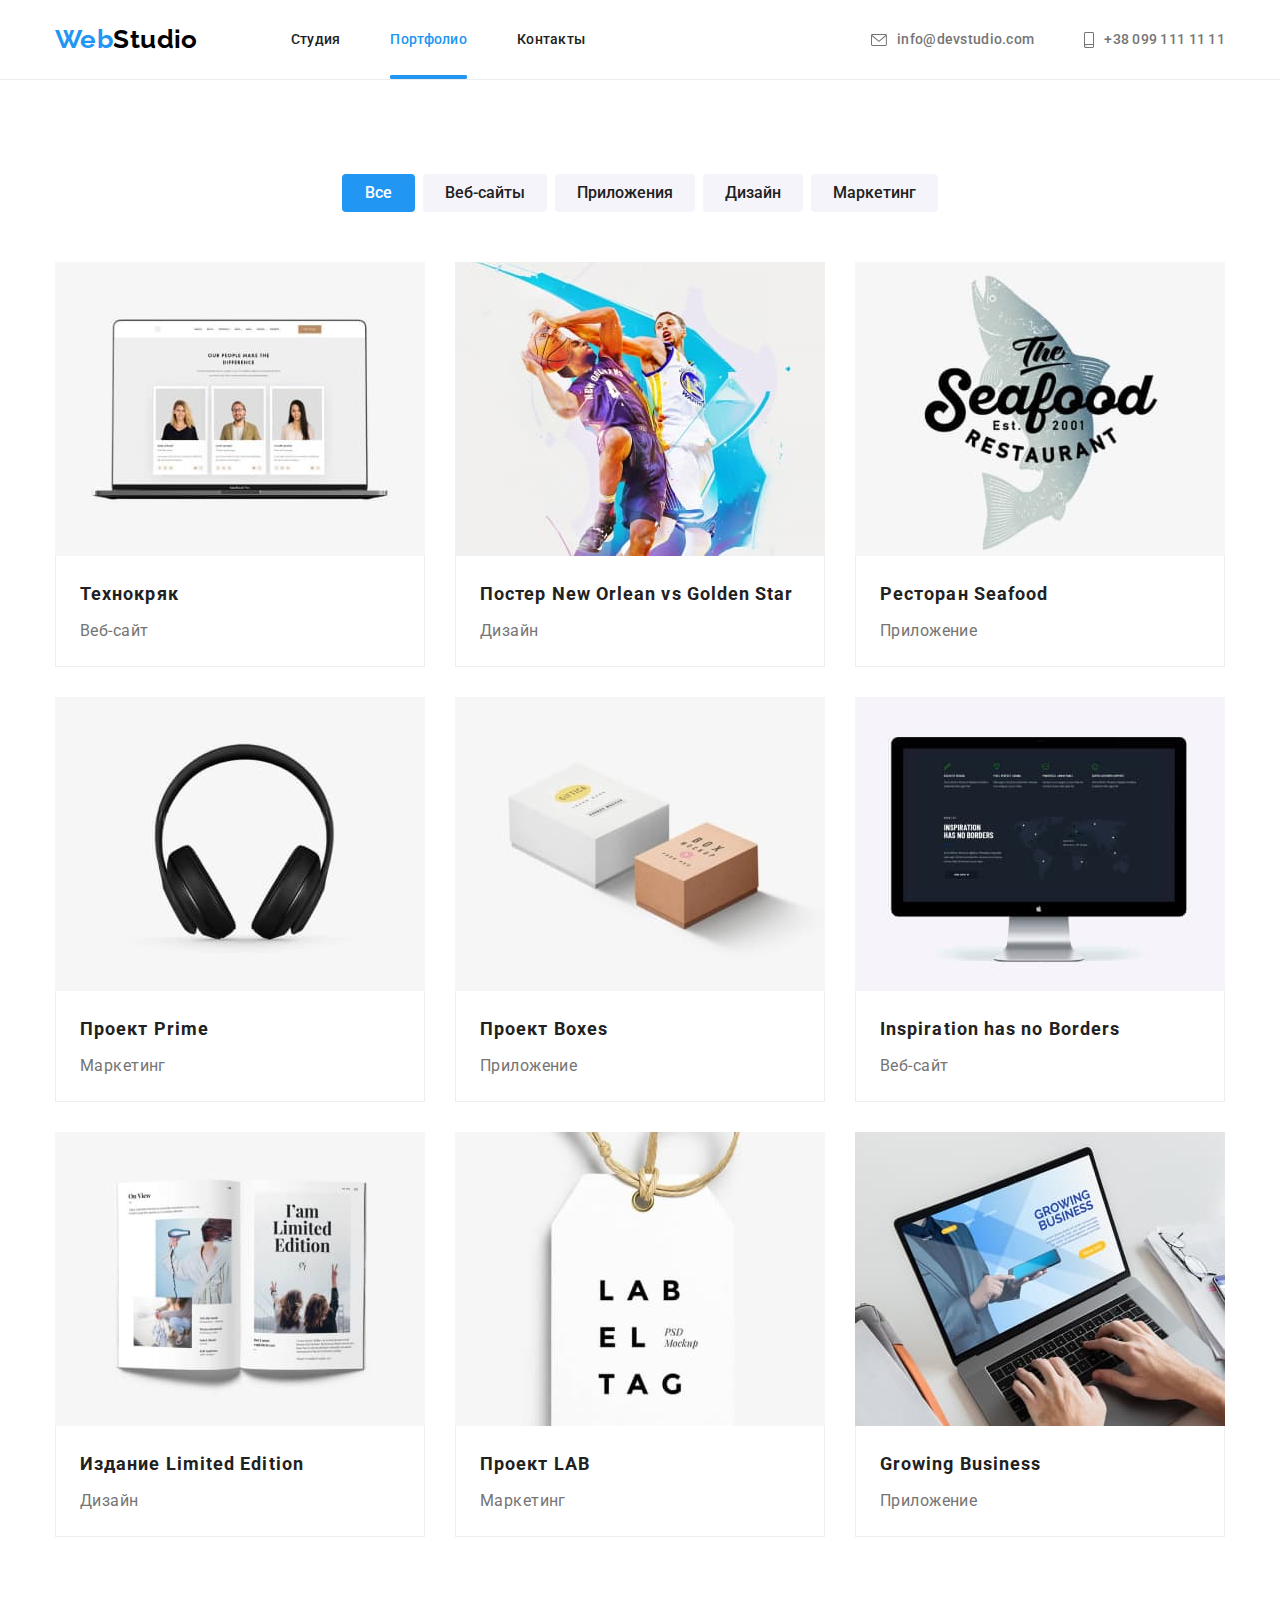
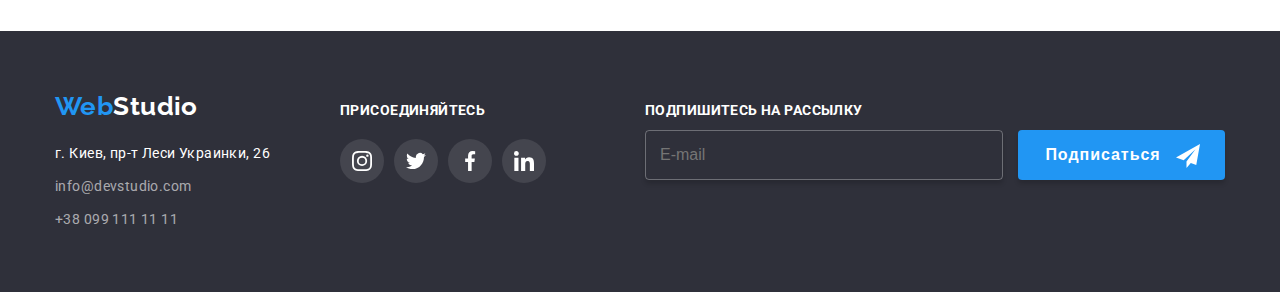
==== portfolio.html @ a96c4fdd "Initial commit" ====
<!DOCTYPE html>
<html lang="ru">
  <head>
    <meta charset="UTF-8" />
    <meta http-equiv="X-UA-Compatible" content="IE=edge" />
    <meta name="viewport" content="width=device-width, initial-scale=1.0" />
    <title>Портфоліо</title>
    <link
      href="https://fonts.googleapis.com/css2?family=Raleway:wght@700&family=Roboto:wght@400;500;700;900&display=swap"
      rel="stylesheet"
    />
    <link
      rel="stylesheet"
      href="https://cdnjs.cloudflare.com/ajax/libs/modern-normalize/1.1.0/modern-normalize.min.css"
      integrity="sha512-wpPYUAdjBVSE4KJnH1VR1HeZfpl1ub8YT/NKx4PuQ5NmX2tKuGu6U/JRp5y+Y8XG2tV+wKQpNHVUX03MfMFn9Q=="
      crossorigin="anonymous"
      referrerpolicy="no-referrer"
    />
    <link rel="stylesheet" href="./css/styles.css" />
  </head>
  <body>
    <!-- Верхняя линия -->
    <header class="page-header">
      <div class="container main-nav">
        <a class="logo primary" href="./index.html"> <span class="logo-item">Web</span>Studio </a>
        <nav>
          <ul class="site-nav list">
            <li class="item"><a class="link" href="./index.html">Студия</a></li>
            <li class="item current"><a class="link current" href="">Портфолио</a></li>
            <li class="item"><a class="link" href="">Контакты</a></li>
          </ul>
        </nav>
        <ul class="contacts list">
          <li class="item">
            <a class="contact" href="mailto:info@devstudio.com">
              <svg class="icon-envelope" width="16" height="12">
                <use href="./images/icons.svg#icon-envelope"></use>
              </svg>
              info@devstudio.com
            </a>
          </li>
          <li class="item">
            <a class="contact" href="tel:+380991111111">
              <svg class="icon-smartphone" width="10" height="16">
                <use href="./images/icons.svg#icon-smartphone"></use>
              </svg>
              +38 099 111 11 11
            </a>
          </li>
        </ul>
      </div>
    </header>

    <main>
      <!-- Портфолио -->
      <section class="section">
        <div class="container">
          <h1 hidden>Портфолио</h1>

          <!-- Фильтры -->

          <ul class="filters list">
            <li class="item">
              <button class="filter active-btn" type="button">Все</button>
            </li>
            <li class="item">
              <button class="filter" type="button">Веб-сайты</button>
            </li>
            <li class="item">
              <button class="filter" type="button">Приложения</button>
            </li>
            <li class="item">
              <button class="filter" type="button">Дизайн</button>
            </li>
            <li class="item">
              <button class="filter" type="button">Маркетинг</button>
            </li>
          </ul>

          <!-- Примеры работ -->
          <ul class="works list">
            <li class="item">
              <div class="work-thumb">
                <img
                  class="card-image"
                  src="./images/img1p.jpg"
                  alt="Главная страница сайта Технокряк"
                  width="370"
                  height="294"
                />
                <p class="descr">
                  Ресурс предлагает комплексные предложения с разным уровнем функционала и сервисов.
                  Все это позволит посетителю получить исчерпывающие сведения о компании или частном
                  лице.
                </p>
              </div>
              <div class="work-meta">
                <h2 class="work-title">Технокряк</h2>
                <p class="type">Веб-сайт</p>
              </div>
            </li>
            <li class="item">
              <div class="work-thumb">
               <img
                class="card-image"
                src="./images/img2p.jpg"
                alt="Постер New Orlean vs Golden Star"
                width="370"
                height="294"
              /> 
              <p class="descr">Ресурс предлагает комплексные предложения с разным уровнем функционала и сервисов.
                  Все это позволит посетителю получить исчерпывающие сведения о компании или частном
                  лице.
                </p>
              </div>
              
              <div class="work-meta">
                <h2 class="work-title">Постер New Orlean vs Golden Star</h2>
                <p class="type">Дизайн</p>
              </div>
            </li>
            <li class="item">
              <div class="work-thumb">
                <img
                class="card-image"
                src="./images/img3p.jpg"
                alt="Обложка приложения ресторана Seafood"
                width="370"
                height="294"
              />
              <p class="descr">Ресурс предлагает комплексные предложения с разным уровнем функционала и сервисов.
                Все это позволит посетителю получить исчерпывающие сведения о компании или частном
                лице.
              </p>
              </div>
              
              <div class="work-meta">
                <h2 class="work-title">Ресторан Seafood</h2>
                <p class="type">Приложение</p>
              </div>
            </li>
            <li class="item">
              <div class="work-thumb">
                <img
                class="card-image"
                src="./images/img4p.jpg"
                alt="Наушники"
                width="370"
                height="294"
              />
                <p class="descr">Ресурс предлагает комплексные предложения с разным уровнем функционала и сервисов.
                  Все это позволит посетителю получить исчерпывающие сведения о компании или частном
                  лице.
                </p>
              </div>
              
              <div class="work-meta">
                <h2 class="work-title">Проект Prime</h2>
                <p class="type">Маркетинг</p>
              </div>
            </li>
            <li class="item">
              <div class="work-thumb">
                <img
                class="card-image"
                src="./images/img5p.jpg"
                alt="Коробки"
                width="370"
                height="294"
              />
                <p class="descr">Ресурс предлагает комплексные предложения с разным уровнем функционала и сервисов.
                  Все это позволит посетителю получить исчерпывающие сведения о компании или частном
                  лице.
                </p>
              </div>
              
              <div class="work-meta">
                <h2 class="work-title">Проект Boxes</h2>
                <p class="type">Приложение</p>
              </div>
            </li>
            <li class="item">
              <div class="work-thumb">
                <img
                class="card-image"
                src="./images/img6p.jpg"
                alt="Главная страница сайта Inspiration has no Borders"
                width="370"
                height="294"
              />
                <p class="descr">Ресурс предлагает комплексные предложения с разным уровнем функционала и сервисов.
                  Все это позволит посетителю получить исчерпывающие сведения о компании или частном
                  лице.
                </p>
              </div>
              
              <div class="work-meta">
                <h2 class="work-title">Inspiration has no Borders</h2>
                <p class="type">Веб-сайт</p>
              </div>
            </li>
            <li class="item">
              <div class="work-thumb">
                <img
                class="card-image"
                src="./images/img7p.jpg"
                alt="Раскрытая книга"
                width="370"
                height="294"
              />
                <p class="descr">Ресурс предлагает комплексные предложения с разным уровнем функционала и сервисов.
                  Все это позволит посетителю получить исчерпывающие сведения о компании или частном
                  лице.
                </p>
              </div>
              
              <div class="work-meta">
                <h2 class="work-title">Издание Limited Edition</h2>
                <p class="type">Дизайн</p>
              </div>
            </li>
            <li class="item">
              <div class="work-thumb">
                <img
                class="card-image"
                src="./images/img8p.jpg"
                alt="Ярлык проекта LAB"
                width="370"
                height="294"
              />
                <p class="descr">Ресурс предлагает комплексные предложения с разным уровнем функционала и сервисов.
                  Все это позволит посетителю получить исчерпывающие сведения о компании или частном
                  лице.</p>
              </div>
              
              <div class="work-meta">
                <h2 class="work-title">Проект LAB</h2>
                <p class="type">Маркетинг</p>
              </div>
            </li>
            <li class="item">
              <div class="work-thumb">
                <img
                class="card-image"
                src="./images/img9p.jpg"
                alt="Экран компьютера с главной страницей"
                width="370"
                height="294"
              />
                <p class="descr">Ресурс предлагает комплексные предложения с разным уровнем функционала и сервисов.
                  Все это позволит посетителю получить исчерпывающие сведения о компании или частном
                  лице.</p>
              </div>
              
              <div class="work-meta">
                <h2 class="work-title">Growing Business</h2>
                <p class="type">Приложение</p>
              </div>
            </li>
          </ul>
        </div>
      </section>
    </main>

    <!-- Подвал -->
    <footer class="footer">
      <div class="container footer-container">
        <div>
          <a class="logo secondary" href="./index.html"
            ><span class="logo-item">Web</span><span class="logo-down">Studio</span>
          </a>
          <address class="address">г. Киев, пр-т Леси Украинки, 26</address>
          <ul class="footer-contacts list">
            <li class="item">
              <a class="contact-down" href="mailto:info@devstudio.com">info@devstudio.com</a>
            </li>
            <li class="item">
              <a class="contact-down" href="tel:+380991111111">+38 099 111 11 11</a>
            </li>
          </ul>
        </div>
        <!-- Ссылки на соцсети -->

        <div class="footer-socials social-links">
          <p class="footer-text">присоединяйтесь</p>
          <ul class="socials list">
            <li class="item">
              <a class="footer-link link" href="">
                <svg class="link-icon" width="20" height="20">
                  <use href="./images/icons.svg#icon-instagram"></use>
                </svg>
              </a>
            </li>
            <li class="item">
              <a class="footer-link link" href="">
                <svg class="link-icon" width="20" height="20">
                  <use href="./images/icons.svg#icon-twitter"></use>
                </svg>
              </a>
            </li>
            <li class="item">
              <a class="footer-link link" href="">
                <svg class="link-icon" width="20" height="20">
                  <use href="./images/icons.svg#icon-facebook"></use>
                </svg>
              </a>
            </li>
            <li class="item">
              <a class="footer-link link" href="">
                <svg class="link-icon" width="20" height="20">
                  <use href="./images/icons.svg#icon-linkedin"></use>
                </svg>
              </a>
            </li>
          </ul>
        </div>

         <!-- Форма подписки -->
         <div class="input">
          <p class="input-text">Подпишитесь на рассылку</p>
          <form action="" class="form">
            <input type="email" name="mail" placeholder="E-mail" />
            <button class="input-btn" type="button">
              Подписаться
              <svg class="input-icon" width="24" height="24">
                <use href="./images/icons.svg#icon-send"></use>
              </svg>
            </button>
          </form>
        </div>
        
      </div>
    </footer>
  </body>
</html>
---- css/styles.css ----
html {
  box-sizing: border-box;
}

*,
*::before,
*::after {
  box-sizing: inherit;
}

:root {
  --primary-text-color: #212121;
  --main-background-color: #ffffff;
  --accent-color: #2196f3;
  --basic-white: #ffffff;
  --cubic: cubic-bezier(0.4, 0, 0.2, 1);
}

body {
  margin: 0;
  font-family: Roboto, sans-serif;

  font-size: 14px;
  letter-spacing: 0.03em;
  color: #757575;
}

/* Ulilities */

h1,
h2,
h3,
p {
  margin-top: 0;
  margin-bottom: 0;
}

.list {
  list-style: none;
  padding: 0;
  margin: 0;
}

.link {
  text-decoration: none;
  color: inherit;
}

.container {
  width: 1200px;
  padding-right: 15px;
  padding-left: 15px;
  margin: 0 auto;
}

/* Header */

.page-header {
  border-bottom: 1px solid #ececec;
}

/* Main nav */

.main-nav {
  display: flex;
  align-items: center;
}

/* Logo */

.logo {
  font-family: Raleway, bold;
  font-weight: 700;
  font-size: 26px;
  line-height: 1.19;
  color: #000000;
  text-decoration: none;
}

.logo-item {
  color: var(--accent-color);
}

.logo-down {
  color: var(--basic-white);
}

/* Site nav */

nav {
  margin-left: 93px;
}

.site-nav {
  display: flex;
  gap: 50px;
}

/* .site-nav .item + .item {
  margin-left: 50px;
} */

/* .site-nav .snitem:not(last-child) {
   margin-right: 50px;
} */

.site-nav.list {
  font-weight: 500;
  line-height: 1.14;
  letter-spacing: 0.02em;
  color: var(--primary-text-color);
}

.site-nav .item {
  position: relative;
}

.site-nav .link {
  display: block;
  padding-top: 32px;
  padding-bottom: 31px;

  transition-property: color;
  transition-duration: 250ms;
  transition-timing-function: var(--cubic);
}

.site-nav .link:hover,
.site-nav .link:focus {
  color: var(--accent-color);
}

.site-nav .link.current {
  color: var(--accent-color);
}

.site-nav .current::after {
  content: '';

  position: absolute;
  left: 0;
  bottom: 0;

  display: inline-block;
  width: 100%;
  height: 4px;

  background-color: #2196f3;
  border-radius: 2px;
}

/* Contacts */

.contacts.list {
  display: flex;
  margin-left: auto;
  gap: 50px;
}

.contacts .contact {
  display: flex;
  justify-content: center;
  align-items: center;
  padding-top: 32px;
  padding-bottom: 31px;

  font-weight: 500;
  line-height: 1.14;
  letter-spacing: 0.02em;
  color: #757575;
  text-decoration: none;

  transition-property: color;
  transition-duration: 250ms;
  transition-timing-function: var(--cubic);
}

.contacts .contact:hover,
.contacts .contact:focus {
  color: var(--accent-color);
}

.icon-envelope {
  fill: currentColor;
  margin-right: 10px;

  transition-property: fill;
  transition-duration: 250ms;
  transition-timing-function: var(--cubic);
}

.icon-enlope:hover,
.icon-enlope:focus {
  fill: var(--accent-color);
}

.icon-smartphone {
  fill: currentColor;
  margin-right: 10px;

  transition-property: fill;
  transition-duration: 250ms;
  transition-timing-function: var(--cubic);
}

.icon-smartphone:hover,
.icon-smartphone:focus {
  fill: var(--accent-color);
}

/* Body index */

/* Hero */

.hero {
  padding: 200px 0;
  text-align: center;
}

/* Overlay */

.overlay {
  height: 600px;
  max-width: 1600px;
  margin-left: auto;
  margin-right: auto;
  background-image: linear-gradient(to right, rgba(47, 48, 58, 0.4), rgba(47, 48, 58, 0.4)),
    url(../images/hero.jpg);

  background-size: cover;
  background-repeat: no-repeat;
  background-color: #2f303a;
}

.hero-title {
  width: 696px;
  margin: 0 auto;
  margin-bottom: 30px;
  font-weight: 900;
  font-size: 44px;
  line-height: 1.36;

  letter-spacing: 0.06em;
  color: var(--basic-white);
  text-align: center;
  text-transform: uppercase;
}

.button {
  min-width: 200px;
  padding: 10px 32px;

  font-family: inherit;
  font-weight: 700;
  font-size: 16px;
  line-height: 1.88;
  letter-spacing: 0.06em;
  text-align: center;

  color: var(--basic-white);
  background-color: var(--accent-color);
  border-color: transparent;
  box-shadow: 0px 4px 4px rgba(0, 0, 0, 0.15);
  border: none;
  border-radius: 4px;

  transition-property: background-color;
  transition-duration: 250ms;
  transition-timing-function: var(--cubic);
}

.button:hover,
.button:focus {
  background-color: #188ce8;
}

/* Section Utilites */

.section {
  padding-top: 94px;
  padding-bottom: 94px;
}

.section-title {
  margin-bottom: 50px;
  font-size: 36px;
  line-height: 1.17;
  color: var(--primary-text-color);
  text-align: center;
}

/* Section features */

.features.section {
  padding-bottom: 0;
}

.features.list {
  display: flex;
  gap: 30px;
}

.feature.list .item {
  width: 270px;
}

.icon {
  padding: 25px 100px;
  width: 270px;
  height: 120px;
  margin-bottom: 30px;
  background-color: #f5f4fa;
  border: none;
  border-radius: 4px;
}

.feature-title {
  margin-bottom: 10px;
  font-size: 14px;
  line-height: 1.14;
  color: var(--primary-text-color);

  text-transform: uppercase;
}

.description {
  width: 270px;
  line-height: 1.71;
}

/* Section What we do */

.wedo.list {
  display: flex;
  gap: 30px;
}

img {
  display: block;
  max-width: 100%;
  height: auto;
}

.wedo-card::before {
  content: '';

  position: absolute;
  left: 0;
  bottom: 0;

  display: inline-block;
  width: 100%;
  height: 70px;
  background-color: rgba(47, 48, 58, 0.8);
}

.wedo-card {
  position: relative;
}

.wedo .label {
  position: absolute;
  left: 83px;
  bottom: 27px;

  font-weight: 700;
  line-height: 1.17;
  color: var(--basic-white);
  text-align: center;
  text-transform: uppercase;
}

/* Section Our team */

.section.team {
  background-color: #f5f4fa;
}

.team.list {
  display: flex;
  gap: 30px;
}

.team.list .teammate {
  box-shadow: 0px 4px 4px rgba(0, 0, 0, 0.25);
}

.team.list .card {
  width: 270px;
  padding-top: 30px;
  padding-bottom: 30px;

  text-align: center;

  background-color: var(--basic-white);
}

.foto {
  display: block;
  max-width: 100%;
  height: auto;
}

.name {
  margin-bottom: 10px;

  font-weight: 500;
  font-size: 16px;
  line-height: 1.19;
  color: var(--primary-text-color);
}

.position {
  font-size: 16px;
  line-height: 1.19;
  margin-bottom: 16px;
}

.socials {
  display: flex;
  justify-content: center;
  align-items: center;
  gap: 10px;
}

.socials .link {
  display: flex;
  justify-content: center;
  align-items: center;
  padding: 12px;
  color: #afb1b8;
  border-radius: 50%;

  transition: background-color 250ms var(--cubic), color 250ms var(--cubic);
}

.socials .link:hover,
.socials .link:focus {
  background-color: var(--accent-color);
  color: var(--basic-white);
}

.link-icon {
  fill: currentColor;
}

/* Clients */

.clients.list {
  display: flex;
  justify-content: center;
  align-items: center;
  gap: 30px;
}

.clients.list .item {
  width: 170px;
  height: 92px;
}

.client-link {
  display: block;
  width: 100%;
  height: 100%;
  padding: 15px 35px;
  fill: #afb1b8;
  border: 1px solid #afb1b8;
  border-radius: 4px;

  transition: fill 250ms var(--cubic), border 250ms var(--cubic);
}

.client-link:hover,
.client-link:focus {
  fill: var(--accent-color);
  border: 1px solid var(--accent-color);
}

/* Portfolio */

.filters.list {
  display: flex;
  justify-content: center;
  margin-bottom: 50px;
  gap: 8px;
}

.filters .filter {
  min-width: 73px;
  padding: 6px 22px;

  font-family: inherit;
  font-weight: 500;
  font-size: 16px;
  line-height: 1.62;
  color: var(--primary-text-color);
  background-color: #f5f4fa;
  border: none;
  border-radius: 4px;

  transition: background-color 250ms var(--cubic), color 250ms var(--cubic),
    box-shadow 250ms var(--cubic);
}

.filters .filter:hover,
.filters .filter:focus {
  background-color: var(--accent-color);
  color: var(--basic-white);
  box-shadow: 0px 4px 4px rgba(0, 0, 0, 0.25);
}

.filters .active-btn {
  background-color: var(--accent-color);
  color: var(--basic-white);
}

.button,
.filter {
  cursor: pointer;
}

/* Our works */

.works.list {
  display: flex;
  flex-wrap: wrap;
  /* gap: 30px; */
}

.works.list .item {
  width: 370px;
  margin-right: 30px;
  margin-bottom: 30px;
  cursor: pointer;

  transition: box-shadow 250ms var(--cubic);
}

.works.list .item:nth-child(3n) {
  margin-right: 0;
}

.works.list .item:nth-last-child(-n + 3) {
  margin-bottom: 0;
}

.works.list .item:hover,
.works.list .item:focus {
  box-shadow: 0px 4px 4px rgba(0, 0, 0, 0.25);
}

.work-meta {
  padding: 20px 24px;
  border: 1px solid #eeeeee;
  border-top: none;
}

.card-image {
  display: block;
}

.work-title {
  margin-bottom: 4px;

  font-size: 18px;
  line-height: 2;
  color: var(--primary-text-color);
  letter-spacing: 0.06em;
}

.type {
  font-size: 16px;
  line-height: 1.88;
}

.work-thumb {
  position: relative;

  overflow: hidden;
}

.work-thumb::before {
  content: '';
  position: absolute;
  left: 0;
  top: 0;

  width: 100%;
  height: 100%;

  background-color: rgba(33, 150, 243, 0.9);

  transform: translateY(100%);
  transition: transform 250ms var(--cubic);
}

.works.list .item:hover .work-thumb::before,
.works.list .item:focus .work-thumb::before {
  transform: translateY(0);
}

.descr {
  position: absolute;
  left: 50%;
  top: 50%;

  /* left: 24px;
  top: 63px;
   */

  width: 322px;

  transform: translate(-50%, -50%);

  font-size: 18px;
  line-height: 1.56;
  color: var(--basic-white);

  opacity: 0;
  transition: opacity 250ms var(--cubic);
}

.works.list .item:hover .descr,
.works.list .item:focus .dtscr {
  opacity: 1;
}

/* Modal window */

.backdrop {
  position: fixed;
  left: 0;
  top: 0;

  width: 100%;
  height: 100%;
  background-color: rgba(0, 0, 0, 0.2);

  visibility: visible;
  opacity: 1;

  transition: opacity 250ms var(--cubic), visibility 250ms var(--cubic);
}

.backdrop.is-hidden {
  visibility: hidden;
  opacity: 0;
  pointer-events: none;
}

.backdrop.is-hidden .modal {
  transform: translate(-50%, -50%) scale(0.9);
}

.modal {
  position: absolute;
  left: 50%;
  top: 50%;

  width: 528px;

  padding: 40px;
  
  background-color: var(--basic-white);
  box-shadow: 0px 1px 3px rgba(0, 0, 0, 0.12), 0px 1px 1px rgba(0, 0, 0, 0.14),
    0px 2px 1px rgba(0, 0, 0, 0.2);
  border-radius: 4px;

  transform: translate(-50%, -50%) scale(1);
  transition: transform 250ms var(--cubic);
}

.modal-btn {
  position: absolute;
  right: 8px;
  top: 8px;

  display: flex;
  justify-content: center;
  align-items: center;
  padding: 0;

  width: 30px;
  height: 30px;
  background-color: var(--basic-white);
  border: 1px solid rgba(0, 0, 0, 0.1);
  border-radius: 50%;

  transition: color 250ms var(--cubic);
}

.modal-btn:hover {
  cursor: pointer;
  color: var(--accent-color);
}

.close {
  fill: currentColor;
}

/* Form */

.modal-form {

  margin-bottom: 20px;

}

.modal-title {

  margin-bottom: 12px;

  font-weight: 700;
  font-size: 20px;
  line-height: 1.15;
  text-align: center;
  letter-spacing: 0.03em;

  color: var(--primary-text-color);
}

.form-field {
  position: relative;

  display: flex;
  flex-direction: column;
  margin-bottom: 10px;
}

.form-field label {
  margin-bottom: 4px;

  font-size: 12px;
  line-height: 1.17;
  letter-spacing: 0.01em;
}

.form-field input {
  margin: 0;
  padding: 11px 42px;

  border: 1px solid rgba(33, 33, 33, 0.2);
  border-radius: 4px;

  transition: border 250ms var(--cubic);
}

.form-field input:hover,
.form-field input:focus {
  outline: 1px solid var(--accent-color);
  cursor: pointer;

}

.form-field input:hover + .icon-modal,
.form-field input:focus + .icon-modal {
  fill: var(--accent-color);
}

.icon-modal {
 position: absolute;
 left: 12px;
 top: 29px;

 transition: fill 250ms var(--cubic);
}

/* Textarea */

.comment {
  margin-bottom: 20px;

}

.form-field textarea {
  height: 120px;
  padding: 11px 15px;

  outline: 1px solid rgba(33, 33, 33, 0.2);
  border-radius: 4px;

  resize: none;

  transition: outline 250ms var(--cubic);
}

.form-field input::placeholder {
  font-size: 12px;
  line-height: 1.17;
  letter-spacing: 0.01em;

  color: rgba(117, 117, 117, 0.5);

}

.form-field textarea:hover,
.form-field textarea:focus {
  outline: 1px solid var(--accent-color);
  cursor: pointer;
}


/* Checkbox */

.agreement {
  position: relative;

  display: flex;
  justify-content: center;
  align-items: center;
  margin-bottom: 30px;

  line-height: 1.71;
  
}

.checkbox {
  -webkit-appearance: none;
  -moz-appearance: none;
  appearance: none;

  position: absolute;

}

.label {
  margin-left: 7px;
}

.icon-active {
  position: absolute;
  top: 5px;
  left: 12px;


  padding: 4px 2px 3px 3px;
  background-color: var(--accent-color);
  border-radius: 2px;

  opacity:0;

  transition: opacity 250ms var(--cubic);
}

.checkbox:checked + .icon-active {
  opacity: 1;
}

.icon-nonactive {
  opacity: 1;

  transition: opacity 250ms var(--cubic)
}

.checkbox:checked ~ .icon-nonactive {
  opacity: 0;
}

.modal-link {

color: var(--accent-color);
}

/* Button send */

.btn-send {
  position: relative;
  left: 50%;
  transform: translate(-50%, 0);

  padding: 10px 55px 10px 56px;

  font-weight: 700;
  font-size: 16px;
  line-height: 1.88;
  text-align: center;
  letter-spacing: 0.06em;
  color: var(--basic-white);

  background-color: var(--accent-color);
  box-shadow: 0px 4px 4px rgba(0, 0, 0, 0.15);
  border: none;
  border-radius: 4px;

  transition: background-color 250ms var(--cubic);
}

.btn-send:hover,
.btn-send:focus {
  background-color: #188CE8;
  cursor: pointer;
}

/* Footer */

.footer {
  padding-top: 60px;
  padding-bottom: 60px;
  line-height: 1.71;
  background-color: #2f303a;
}

.footer-container {
  display: flex;
  align-items: baseline;
}

.logo.secondary {
  display: block;
  margin-bottom: 20px;
}

.address {
  font-style: normal;
  color: var(--basic-white);
}

.footer-contacts .item {
  margin-top: 9px;
}

.contact-down {
  font-style: normal;
  color: rgba(255, 255, 255, 0.6);
  text-decoration: none;

  transition: color 250ms var(--cubic);
}

.footer-contacts .contact-down:hover,
.footer-contacts .contact-down:focus {
  color: var(--accent-color);
}

/* Footer-socials */

.footer-socials {
  margin-left: 70px;
}

.footer-text {
  margin-bottom: 20px;
  text-align: left;
  font-weight: 700;
  line-height: 1.14;
  text-transform: uppercase;
  color: var(--basic-white);
}

.socials .footer-link {
  color: var(--basic-white);
  background-color: rgba(255, 255, 255, 0.1);

  transition: background-color 250ms var(--cubic);
}

.socials.footer .link:hover,
.socials.footer .link:focus {
  background-color: var(--accent-color);
}

/* E-mail input */

.input {
  margin-left: auto;
}

.input-text {
  margin-bottom: 12px;

  font-weight: 700;
  line-height: 1.14;
  line-height: 16px;
  color: var(--basic-white);
  text-transform: uppercase;
}

.input input[type='email'] {

  padding: 14px 14px;

  width: 358px;

  font-size: 16px;
  line-height: 1.25;
  color: rgba(255, 255, 255, 0.6);

  background-color: transparent;
  border: 1px solid rgba(255, 255, 255, 0.3);
  box-shadow: 0px 4px 4px rgba(0, 0, 0, 0.15);
  border-radius: 4px;
}

.input-btn {
  margin-left: 12px;
  padding: 10px 25px 10px 27px;

  font-weight: 700;
  font-size: 16px;
  line-height: 1.88;
  letter-spacing: 0.06em;
  color: var(--basic-white);

  background-color: var(--accent-color);
  box-shadow: 0px 4px 4px rgba(0, 0, 0, 0.15);
  border: none;
  border-radius: 4px;
}

.input-icon {
  margin-left: 10px;
  vertical-align: middle;
}
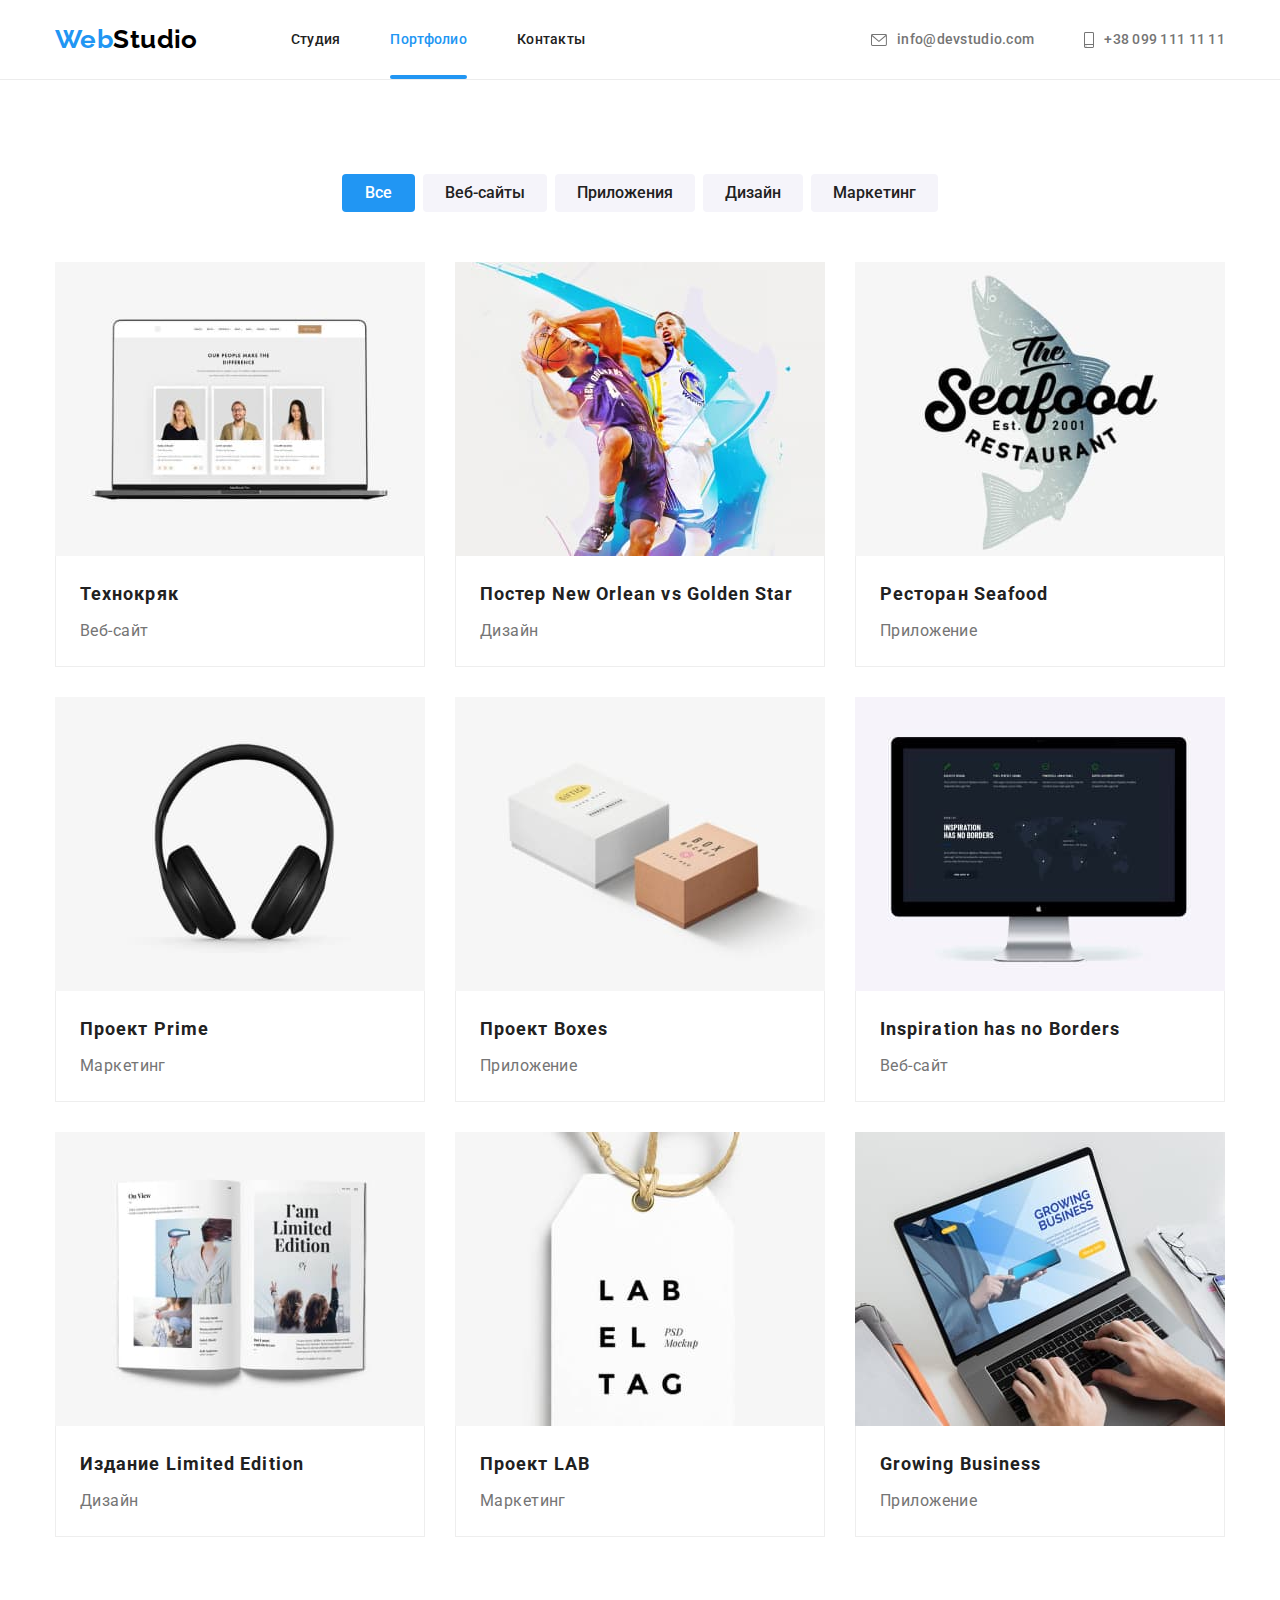
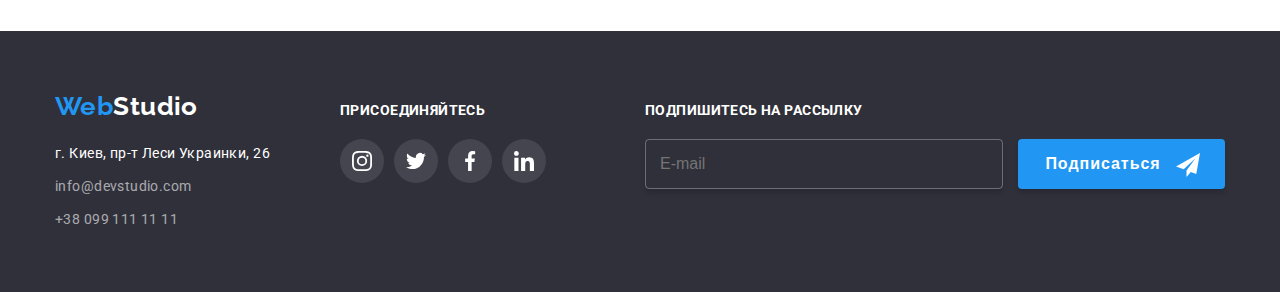
==== commit 71dd5e35: "Add selectors for portfolio in header and footer" ====
--- a/portfolio.html
+++ b/portfolio.html
@@ -19,37 +19,46 @@
     <link rel="stylesheet" href="./css/styles.css" />
   </head>
   <body>
-    <!-- Верхняя линия -->
-    <header class="page-header">
-      <div class="container main-nav">
-        <a class="logo primary" href="./index.html"> <span class="logo-item">Web</span>Studio </a>
-        <nav>
-          <ul class="site-nav list">
-            <li class="item"><a class="link" href="./index.html">Студия</a></li>
-            <li class="item current"><a class="link current" href="">Портфолио</a></li>
-            <li class="item"><a class="link" href="">Контакты</a></li>
-          </ul>
-        </nav>
-        <ul class="contacts list">
-          <li class="item">
-            <a class="contact" href="mailto:info@devstudio.com">
-              <svg class="icon-envelope" width="16" height="12">
-                <use href="./images/icons.svg#icon-envelope"></use>
-              </svg>
-              info@devstudio.com
-            </a>
-          </li>
-          <li class="item">
-            <a class="contact" href="tel:+380991111111">
-              <svg class="icon-smartphone" width="10" height="16">
-                <use href="./images/icons.svg#icon-smartphone"></use>
-              </svg>
-              +38 099 111 11 11
-            </a>
-          </li>
-        </ul>
-      </div>
-    </header>
+      <!-- Верхняя линия -->
+
+      <header class="page-header">
+        <div class="container main-nav">
+          <a class="logo" href="./index.html"><span class="logo__bit">Web</span>Studio</a>
+          <nav>
+            <ul class="site-nav list">
+              <li class="site-nav__item">
+                <a class="site-nav__link" href="">Студия</a>
+              </li>
+              <li class="site-nav__item site-nav__item--current">
+                <a class="site-nav__link site-nav__link--current" href="./portfolio.html">Портфолио</a>
+              </li>
+              <li class="site-nav__item"><a class="site-nav__link" href="">Контакты</a></li>
+            </ul>
+          </nav>
+          <ul class="contact-list list">
+            <li class="contact-list__item">
+              <div class="contact">
+                <a class="contact__link" href="mailto:info@devstudio.com">
+                  <svg class="contact__icon" width="16" height="12">
+                    <use href="./images/icons.svg#icon-envelope"></use>
+                  </svg>
+                  info@devstudio.com
+                </a>
+              </div>
+            </li>
+            <li class="contact-list__item">
+              <div class="contact">
+                <a class="contact__link" href="tel:+380991111111">
+                  <svg class="contact__icon" width="10" height="16">
+                    <use href="./images/icons.svg#icon-smartphone"></use>
+                  </svg>
+                  +38 099 111 11 11
+                </a>
+              </div>
+            </li>
+          </ul>
+        </div>
+      </header>
 
     <main>
       <!-- Портфолио -->
@@ -266,69 +275,76 @@
     <footer class="footer">
       <div class="container footer-container">
         <div>
-          <a class="logo secondary" href="./index.html"
-            ><span class="logo-item">Web</span><span class="logo-down">Studio</span>
+          <a class="logo footer__logo" href="./index.html"
+            ><span class="logo__bit">Web</span><span class="logo__bit--inverse">Studio</span>
           </a>
           <address class="address">г. Киев, пр-т Леси Украинки, 26</address>
-          <ul class="footer-contacts list">
-            <li class="item">
-              <a class="contact-down" href="mailto:info@devstudio.com">info@devstudio.com</a>
-            </li>
-            <li class="item">
-              <a class="contact-down" href="tel:+380991111111">+38 099 111 11 11</a>
+          <ul class="footer-contact list">
+            <li class="footer-contact__item">
+              <a class="footer-contact__link" href="mailto:info@devstudio.com">info@devstudio.com</a>
+            </li>
+            <li class="footer-contact__item">
+              <a class="footer-contact__link" href="tel:+380991111111">+38 099 111 11 11</a>
             </li>
           </ul>
         </div>
         <!-- Ссылки на соцсети -->
 
-        <div class="footer-socials social-links">
-          <p class="footer-text">присоединяйтесь</p>
+        <div class="footer__socials">
+          <p class="footer__call">присоединяйтесь</p>
           <ul class="socials list">
-            <li class="item">
-              <a class="footer-link link" href="">
-                <svg class="link-icon" width="20" height="20">
-                  <use href="./images/icons.svg#icon-instagram"></use>
-                </svg>
-              </a>
-            </li>
-            <li class="item">
-              <a class="footer-link link" href="">
-                <svg class="link-icon" width="20" height="20">
-                  <use href="./images/icons.svg#icon-twitter"></use>
-                </svg>
-              </a>
-            </li>
-            <li class="item">
-              <a class="footer-link link" href="">
-                <svg class="link-icon" width="20" height="20">
-                  <use href="./images/icons.svg#icon-facebook"></use>
-                </svg>
-              </a>
-            </li>
-            <li class="item">
-              <a class="footer-link link" href="">
-                <svg class="link-icon" width="20" height="20">
-                  <use href="./images/icons.svg#icon-linkedin"></use>
-                </svg>
-              </a>
-            </li>
-          </ul>
-        </div>
-
-         <!-- Форма подписки -->
-         <div class="input">
-          <p class="input-text">Подпишитесь на рассылку</p>
-          <form action="" class="form">
-            <input type="email" name="mail" placeholder="E-mail" />
-            <button class="input-btn" type="button">
+            <li class="socials__item">
+              <div class="social">
+                <a class="social__link social__link--white" href="">
+                  <svg class="social__icon" width="20" height="20">
+                    <use href="./images/icons.svg#icon-instagram"></use>
+                  </svg>
+                </a>
+              </div>
+            </li>
+            <li class="socials__item">
+              <div class="social">
+                <a class="social__link social__link--white" href="">
+                  <svg class="social__icon" width="20" height="20">
+                    <use href="./images/icons.svg#icon-twitter"></use>
+                  </svg>
+                </a>
+              </div>
+            </li>
+            <li class="socials__item">
+              <div class="social">
+                <a class="social__link social__link--white" href="">
+                  <svg class="social__icon" width="20" height="20">
+                    <use href="./images/icons.svg#icon-facebook"></use>
+                  </svg>
+                </a>
+              </div>
+            </li>
+            <li class="socials__item">
+              <div class="social">
+                <a class="social__link social__link--white" href="">
+                  <svg class="social__icon" width="20" height="20">
+                    <use href="./images/icons.svg#icon-linkedin"></use>
+                  </svg>
+                </a>
+              </div>
+            </li>
+          </ul>
+        </div>
+
+        <!-- Форма подписки -->
+        <div class="footer__form">
+          <p class="footer__call">Подпишитесь на рассылку</p>
+          <form class="subscr-form">
+            <input class="subscr-form__input" type="email" name="mail" placeholder="E-mail" />
+            <button class="subscr-btn" type="button">
               Подписаться
-              <svg class="input-icon" width="24" height="24">
+              <svg class="subscr-btn__icon" width="24" height="24">
                 <use href="./images/icons.svg#icon-send"></use>
               </svg>
             </button>
           </form>
         </div>
-        
       </div>
     </footer>
   </body>
--- a/css/styles.css
+++ b/css/styles.css
@@ -77,11 +77,11 @@
   text-decoration: none;
 }
 
-.logo-item {
+.logo__bit {
   color: var(--accent-color);
 }
 
-.logo-down {
+.logo__bit--inverse {
   color: var(--basic-white);
 }
 
@@ -94,47 +94,40 @@
 .site-nav {
   display: flex;
   gap: 50px;
-}
-
-/* .site-nav .item + .item {
-  margin-left: 50px;
-} */
-
-/* .site-nav .snitem:not(last-child) {
-   margin-right: 50px;
-} */
-
-.site-nav.list {
+
   font-weight: 500;
   line-height: 1.14;
   letter-spacing: 0.02em;
   color: var(--primary-text-color);
 }
 
-.site-nav .item {
+.site-nav__item {
   position: relative;
 }
 
-.site-nav .link {
+.site-nav__link {
   display: block;
   padding-top: 32px;
   padding-bottom: 31px;
 
+  text-decoration: none;
+  color: inherit;
+
   transition-property: color;
   transition-duration: 250ms;
   transition-timing-function: var(--cubic);
 }
 
-.site-nav .link:hover,
-.site-nav .link:focus {
+.site-nav__link:hover,
+.site-nav__link:focus {
   color: var(--accent-color);
 }
 
-.site-nav .link.current {
+.site-nav__link--current {
   color: var(--accent-color);
 }
 
-.site-nav .current::after {
+.site-nav__item--current::after {
   content: '';
 
   position: absolute;
@@ -151,13 +144,13 @@
 
 /* Contacts */
 
-.contacts.list {
+.contact-list {
   display: flex;
   margin-left: auto;
   gap: 50px;
 }
 
-.contacts .contact {
+.contact__link {
   display: flex;
   justify-content: center;
   align-items: center;
@@ -175,12 +168,12 @@
   transition-timing-function: var(--cubic);
 }
 
-.contacts .contact:hover,
-.contacts .contact:focus {
+.contact__link:hover,
+.contact__link:focus {
   color: var(--accent-color);
 }
 
-.icon-envelope {
+.contact__icon {
   fill: currentColor;
   margin-right: 10px;
 
@@ -189,24 +182,11 @@
   transition-timing-function: var(--cubic);
 }
 
-.icon-enlope:hover,
-.icon-enlope:focus {
+.contact__icon:hover,
+.contact__icon:focus {
   fill: var(--accent-color);
 }
 
-.icon-smartphone {
-  fill: currentColor;
-  margin-right: 10px;
-
-  transition-property: fill;
-  transition-duration: 250ms;
-  transition-timing-function: var(--cubic);
-}
-
-.icon-smartphone:hover,
-.icon-smartphone:focus {
-  fill: var(--accent-color);
-}
 
 /* Body index */
 
@@ -219,7 +199,7 @@
 
 /* Overlay */
 
-.overlay {
+.hero-overlay {
   height: 600px;
   max-width: 1600px;
   margin-left: auto;
@@ -232,7 +212,7 @@
   background-color: #2f303a;
 }
 
-.hero-title {
+.hero__title {
   width: 696px;
   margin: 0 auto;
   margin-bottom: 30px;
@@ -281,7 +261,7 @@
   padding-bottom: 94px;
 }
 
-.section-title {
+.section__title {
   margin-bottom: 50px;
   font-size: 36px;
   line-height: 1.17;
@@ -291,20 +271,20 @@
 
 /* Section features */
 
-.features.section {
+.features-section {
   padding-bottom: 0;
 }
 
-.features.list {
+.feature-list {
   display: flex;
   gap: 30px;
 }
 
-.feature.list .item {
+.feature-list__item {
   width: 270px;
 }
 
-.icon {
+.feature__icon {
   padding: 25px 100px;
   width: 270px;
   height: 120px;
@@ -314,7 +294,7 @@
   border-radius: 4px;
 }
 
-.feature-title {
+.feature__title {
   margin-bottom: 10px;
   font-size: 14px;
   line-height: 1.14;
@@ -323,14 +303,14 @@
   text-transform: uppercase;
 }
 
-.description {
+.feature__description {
   width: 270px;
   line-height: 1.71;
 }
 
 /* Section What we do */
 
-.wedo.list {
+.wedo-list {
   display: flex;
   gap: 30px;
 }
@@ -358,7 +338,7 @@
   position: relative;
 }
 
-.wedo .label {
+.wedo-card__label {
   position: absolute;
   left: 83px;
   bottom: 27px;
@@ -372,20 +352,20 @@
 
 /* Section Our team */
 
-.section.team {
+.team-section {
   background-color: #f5f4fa;
 }
 
-.team.list {
+.team-list {
   display: flex;
   gap: 30px;
 }
 
-.team.list .teammate {
+.teammate {
   box-shadow: 0px 4px 4px rgba(0, 0, 0, 0.25);
 }
 
-.team.list .card {
+.teammate__meta {
   width: 270px;
   padding-top: 30px;
   padding-bottom: 30px;
@@ -395,13 +375,13 @@
   background-color: var(--basic-white);
 }
 
-.foto {
+.teammate__foto {
   display: block;
   max-width: 100%;
   height: auto;
 }
 
-.name {
+.teammate__name {
   margin-bottom: 10px;
 
   font-weight: 500;
@@ -410,7 +390,7 @@
   color: var(--primary-text-color);
 }
 
-.position {
+.teammate__position {
   font-size: 16px;
   line-height: 1.19;
   margin-bottom: 16px;
@@ -423,7 +403,7 @@
   gap: 10px;
 }
 
-.socials .link {
+.social__link {
   display: flex;
   justify-content: center;
   align-items: center;
@@ -434,31 +414,31 @@
   transition: background-color 250ms var(--cubic), color 250ms var(--cubic);
 }
 
-.socials .link:hover,
-.socials .link:focus {
+.social__link:hover,
+.social__link:focus {
   background-color: var(--accent-color);
   color: var(--basic-white);
 }
 
-.link-icon {
+.social__icon {
   fill: currentColor;
 }
 
 /* Clients */
 
-.clients.list {
+.clients-list {
   display: flex;
   justify-content: center;
   align-items: center;
   gap: 30px;
 }
 
-.clients.list .item {
+.clients-list__item {
   width: 170px;
   height: 92px;
 }
 
-.client-link {
+.client__link {
   display: block;
   width: 100%;
   height: 100%;
@@ -470,8 +450,8 @@
   transition: fill 250ms var(--cubic), border 250ms var(--cubic);
 }
 
-.client-link:hover,
-.client-link:focus {
+.client__link:hover,
+.client__link:focus {
   fill: var(--accent-color);
   border: 1px solid var(--accent-color);
 }
@@ -670,7 +650,7 @@
   transition: transform 250ms var(--cubic);
 }
 
-.modal-btn {
+.btn {
   position: absolute;
   right: 8px;
   top: 8px;
@@ -689,24 +669,24 @@
   transition: color 250ms var(--cubic);
 }
 
-.modal-btn:hover {
+.btn:hover {
   cursor: pointer;
   color: var(--accent-color);
 }
 
-.close {
+.btn__icon {
   fill: currentColor;
 }
 
 /* Form */
 
-.modal-form {
+.form {
 
   margin-bottom: 20px;
 
 }
 
-.modal-title {
+.modal-form__title {
 
   margin-bottom: 12px;
 
@@ -727,7 +707,7 @@
   margin-bottom: 10px;
 }
 
-.form-field label {
+.form-field__label {
   margin-bottom: 4px;
 
   font-size: 12px;
@@ -735,7 +715,7 @@
   letter-spacing: 0.01em;
 }
 
-.form-field input {
+.form-field__input {
   margin: 0;
   padding: 11px 42px;
 
@@ -745,19 +725,19 @@
   transition: border 250ms var(--cubic);
 }
 
-.form-field input:hover,
-.form-field input:focus {
+.form-field__input:hover,
+.form-field__input:focus {
   outline: 1px solid var(--accent-color);
   cursor: pointer;
 
 }
 
-.form-field input:hover + .icon-modal,
-.form-field input:focus + .icon-modal {
+.form-field__input:hover + .form-field__icon,
+.form-field__input:focus + .form-field__icon {
   fill: var(--accent-color);
 }
 
-.icon-modal {
+.form-field__icon {
  position: absolute;
  left: 12px;
  top: 29px;
@@ -772,7 +752,7 @@
 
 }
 
-.form-field textarea {
+.comment__text {
   height: 120px;
   padding: 11px 15px;
 
@@ -784,7 +764,7 @@
   transition: outline 250ms var(--cubic);
 }
 
-.form-field input::placeholder {
+.comment__label::placeholder {
   font-size: 12px;
   line-height: 1.17;
   letter-spacing: 0.01em;
@@ -793,8 +773,8 @@
 
 }
 
-.form-field textarea:hover,
-.form-field textarea:focus {
+.comment__text:hover,
+.comment__text:focus {
   outline: 1px solid var(--accent-color);
   cursor: pointer;
 }
@@ -802,7 +782,7 @@
 
 /* Checkbox */
 
-.agreement {
+.checkbox {
   position: relative;
 
   display: flex;
@@ -814,7 +794,7 @@
   
 }
 
-.checkbox {
+.checkbox__input {
   -webkit-appearance: none;
   -moz-appearance: none;
   appearance: none;
@@ -823,11 +803,11 @@
 
 }
 
-.label {
+.checkbox__label {
   margin-left: 7px;
 }
 
-.icon-active {
+.checkbox__icon--active {
   position: absolute;
   top: 5px;
   left: 12px;
@@ -842,21 +822,21 @@
   transition: opacity 250ms var(--cubic);
 }
 
-.checkbox:checked + .icon-active {
+.checkbox__input:checked + .checkbox__icon--active {
   opacity: 1;
 }
 
-.icon-nonactive {
+.checkbox__icon--nonactive {
   opacity: 1;
 
   transition: opacity 250ms var(--cubic)
 }
 
-.checkbox:checked ~ .icon-nonactive {
+.checkbox__input:checked ~ .checkbox__icon--nonactive{
   opacity: 0;
 }
 
-.modal-link {
+.checkbox__link {
 
 color: var(--accent-color);
 }
@@ -905,7 +885,7 @@
   align-items: baseline;
 }
 
-.logo.secondary {
+.footer__logo {
   display: block;
   margin-bottom: 20px;
 }
@@ -915,11 +895,11 @@
   color: var(--basic-white);
 }
 
-.footer-contacts .item {
+.footer-contact__item {
   margin-top: 9px;
 }
 
-.contact-down {
+.footer-contact__link {
   font-style: normal;
   color: rgba(255, 255, 255, 0.6);
   text-decoration: none;
@@ -927,18 +907,18 @@
   transition: color 250ms var(--cubic);
 }
 
-.footer-contacts .contact-down:hover,
-.footer-contacts .contact-down:focus {
+.footer-contact__link:hover,
+.footer-contact__link:focus {
   color: var(--accent-color);
 }
 
 /* Footer-socials */
 
-.footer-socials {
+.footer__socials {
   margin-left: 70px;
 }
 
-.footer-text {
+.footer__call {
   margin-bottom: 20px;
   text-align: left;
   font-weight: 700;
@@ -947,35 +927,25 @@
   color: var(--basic-white);
 }
 
-.socials .footer-link {
+.social__link--white {
   color: var(--basic-white);
   background-color: rgba(255, 255, 255, 0.1);
 
   transition: background-color 250ms var(--cubic);
 }
 
-.socials.footer .link:hover,
-.socials.footer .link:focus {
+.social__link--white:hover,
+.social__link--white:focus {
   background-color: var(--accent-color);
 }
 
 /* E-mail input */
 
-.input {
+.footer__form {
   margin-left: auto;
 }
 
-.input-text {
-  margin-bottom: 12px;
-
-  font-weight: 700;
-  line-height: 1.14;
-  line-height: 16px;
-  color: var(--basic-white);
-  text-transform: uppercase;
-}
-
-.input input[type='email'] {
+.subscr-form__input {
 
   padding: 14px 14px;
 
@@ -991,7 +961,7 @@
   border-radius: 4px;
 }
 
-.input-btn {
+.subscr-btn {
   margin-left: 12px;
   padding: 10px 25px 10px 27px;
 
@@ -1007,7 +977,7 @@
   border-radius: 4px;
 }
 
-.input-icon {
+.subscr-btn__icon {
   margin-left: 10px;
   vertical-align: middle;
 }
